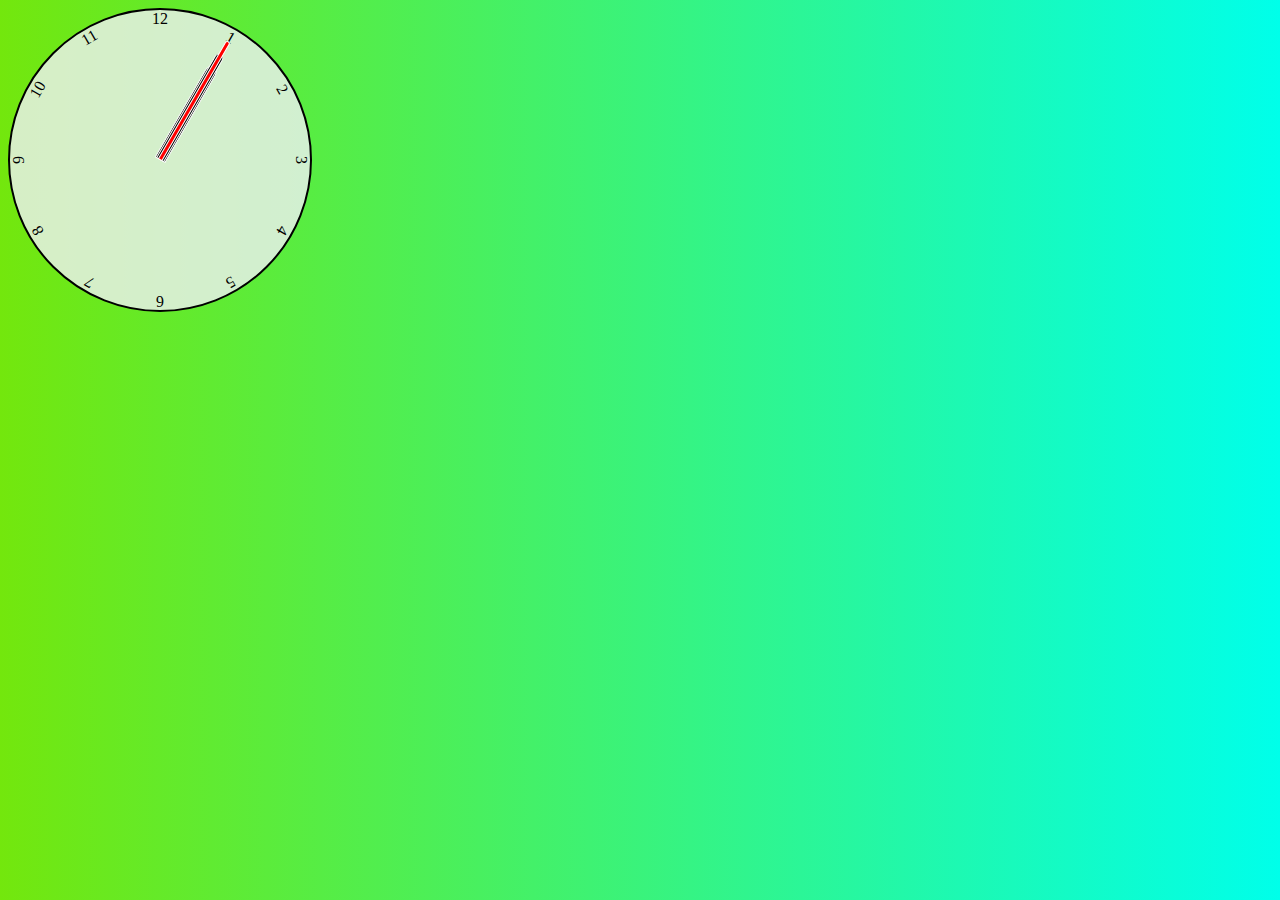
==== index.html @ bfe79eda "." ====
<!DOCTYPE html>
<html lang="en">
<head>
    <meta charset="UTF-8">
    <meta http-equiv="X-UA-Compatible" content="IE=edge">
    <meta name="viewport" content="width=device-width, initial-scale=1.0">
    <title>Portfolio (นาฬิกา) </title>
    <!--ส่วนนี้ใช้เปิดใน local-->
    <link rel="stylesheet" href="page_style.css">
    <!--ส่วนนี้ใช้เปิดผ่าน github-->
    <link rel="stylesheet" href="css/page_style.css">
    <script type="text/javascript">
        



    </script>
</head>
<body>
    <div class="clock">
        <div class="hand hour"></div>
        <div class="hand minute"></div>
        <div class="hand second"></div>
        <div class="number number1">1</div>
        <div class="number number2">2</div>
        <div class="number number3">3</div>
        <div class="number number4">4</div>
        <div class="number number5">5</div>
        <div class="number number6">6</div>
        <div class="number number7">7</div>
        <div class="number number8">8</div>
        <div class="number number9">9</div>
        <div class="number number10">10</div>
        <div class="number number11">11</div>
        <div class="number number12">12</div>



        

    </div>



</body>
</html>
---- page_style.css ----
body {
    background: linear-gradient(to right,rgb(115, 231, 13),hsl(175,100%,50%));
}

.clock {
    width: 300px;
    height: 300px;
    background-color: rgb(240, 240, 244,.8);
    border-radius: 50%;
    border: 2px solid black;
    position: relative;
}

.clock .number{
    --rotation: 0;
    position: absolute;
    width: 100%;
    height: 100%;
    text-align: center;
    transform: rotate(var(--rotation));
}

.clock .number1 { --rotation:30deg ; }
.clock .number2 { --rotation:60deg ; }
.clock .number3 { --rotation:90deg ; }
.clock .number4 { --rotation:120deg ; }
.clock .number5 { --rotation:150deg ; }
.clock .number6 { --rotation:180deg ; }
.clock .number7 { --rotation:210deg ; }
.clock .number8 { --rotation:240deg ; }
.clock .number9 { --rotation:270deg ; }
.clock .number10 { --rotation:300deg ; }
.clock .number11 { --rotation:330deg ; }

.clock .hand {
    --rotation : 30;
    position: absolute;
    bottom: 50%;
    left: 50%;
    width: 10px;
    height: 40%;
    background-color: black;
    border: 1px solid white;
    border-top-left-radius: 10px;
    border-top-right-radius: 10px;
    transform-origin: bottom;
    z-index: 10;
    transform: translateX(-50%) rotate(calc(var(--rotation)*1deg));
}

.clock .hand.second{
    width: 3px;
    height: 45%;
    background-color: red;
}

.clock .hand.minute{
    width: 7px;
    height: 40%;
    background-color: black;
}

.clock .hand.hour{
    width: 10px;
    height: 35%;
    background-color: black;
}
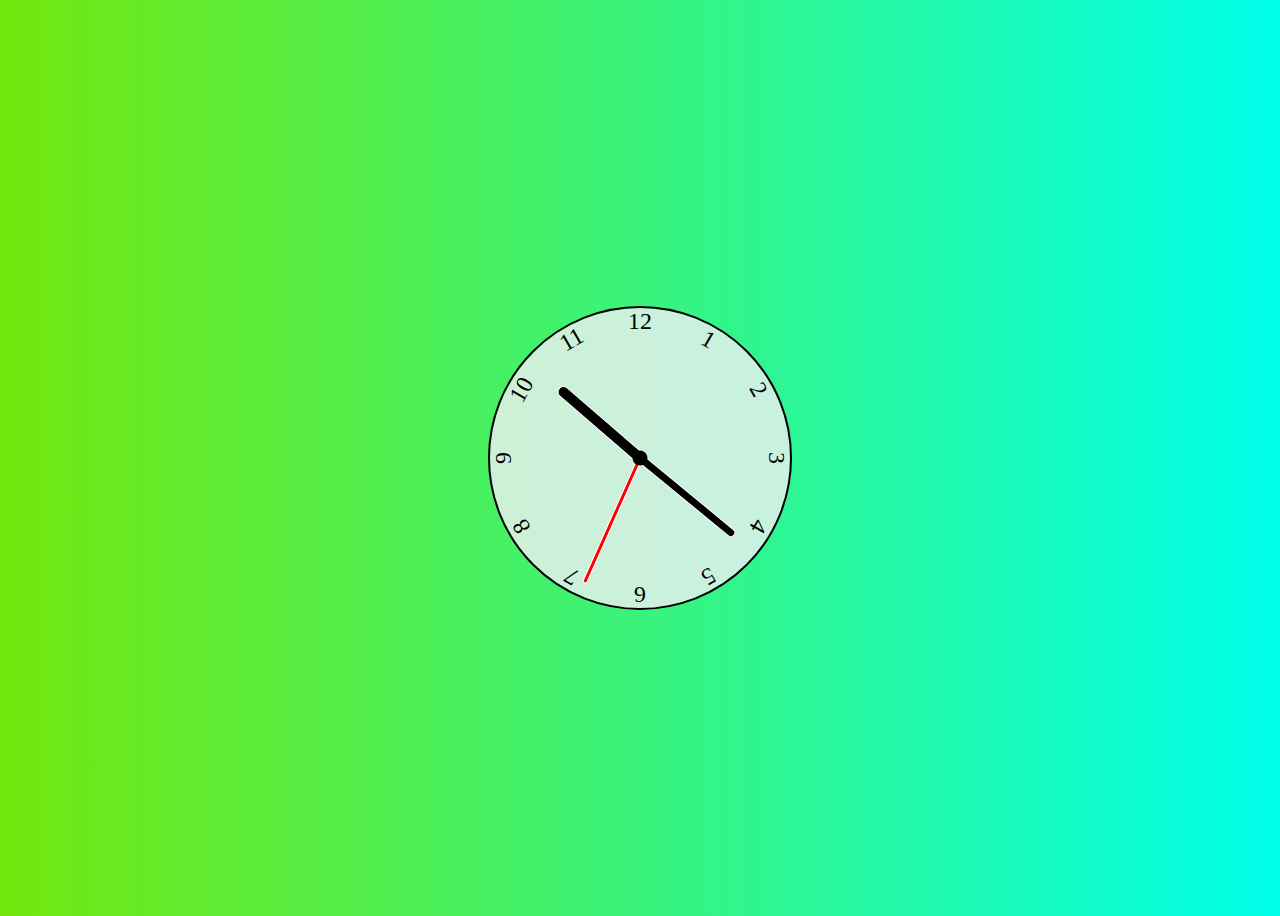
==== commit 90fb78a7: "." ====
--- a/index.html
+++ b/index.html
@@ -9,18 +9,13 @@
     <link rel="stylesheet" href="page_style.css">
     <!--ส่วนนี้ใช้เปิดผ่าน github-->
     <link rel="stylesheet" href="css/page_style.css">
-    <script type="text/javascript">
-        
-
-
-
-    </script>
+    
 </head>
 <body>
     <div class="clock">
-        <div class="hand hour"></div>
-        <div class="hand minute"></div>
-        <div class="hand second"></div>
+        <div class="hand hour" data-hour-hand></div>
+        <div class="hand minute" data-minute-hand></div>
+        <div class="hand second" data-second-hand></div>
         <div class="number number1">1</div>
         <div class="number number2">2</div>
         <div class="number number3">3</div>
@@ -33,14 +28,29 @@
         <div class="number number10">10</div>
         <div class="number number11">11</div>
         <div class="number number12">12</div>
+    </div>
+    <script type="text/javascript">
+        setInterval(setClock, 1000);
 
+        const hourHand = document.querySelector('[data-hour-hand]');
+        const minuteHand = document.querySelector('[data-minute-hand]');
+        const secondHand = document.querySelector('[data-second-hand]');
 
+        function setClock(){
+            const currentDate = new Date();
+            const secondsRatio = currentDate.getSeconds()/60;
+            const minutesRatio = (secondsRatio+currentDate.getMinutes())/60;
+            const hoursRatio = (minutesRatio+currentDate.getHours())/12;
+            setRotation(secondHand,secondsRatio);
+            setRotation(minuteHand,minutesRatio);
+            setRotation(hourHand,hoursRatio);
+        }
 
-        
+        function setRotation(element , rotationRatio) {
+            element.style.setProperty('--rotation',rotationRatio*360);
+        }
 
-    </div>
-
-
-
+        setClock();
+    </script>
 </body>
 </html>--- a/page_style.css
+++ b/page_style.css
@@ -1,5 +1,10 @@
 body {
     background: linear-gradient(to right,rgb(115, 231, 13),hsl(175,100%,50%));
+    display: flex;
+    justify-content: center;
+    align-items: center;
+    min-height: 100vh;
+    overflow: hidden;
 }
 
 .clock {
@@ -18,6 +23,7 @@
     height: 100%;
     text-align: center;
     transform: rotate(var(--rotation));
+    font-size: 1.5rem;
 }
 
 .clock .number1 { --rotation:30deg ; }
@@ -48,6 +54,20 @@
     transform: translateX(-50%) rotate(calc(var(--rotation)*1deg));
 }
 
+.clock::after{
+    content: '';
+    position: absolute;
+    background-color: black;
+    z-index: 11;
+    width: 15px;
+    height: 15px;
+    top:50%;
+    left:50%;
+    transform: translate(-50%, -50%);
+    border-radius: 50%;
+
+}
+
 .clock .hand.second{
     width: 3px;
     height: 45%;
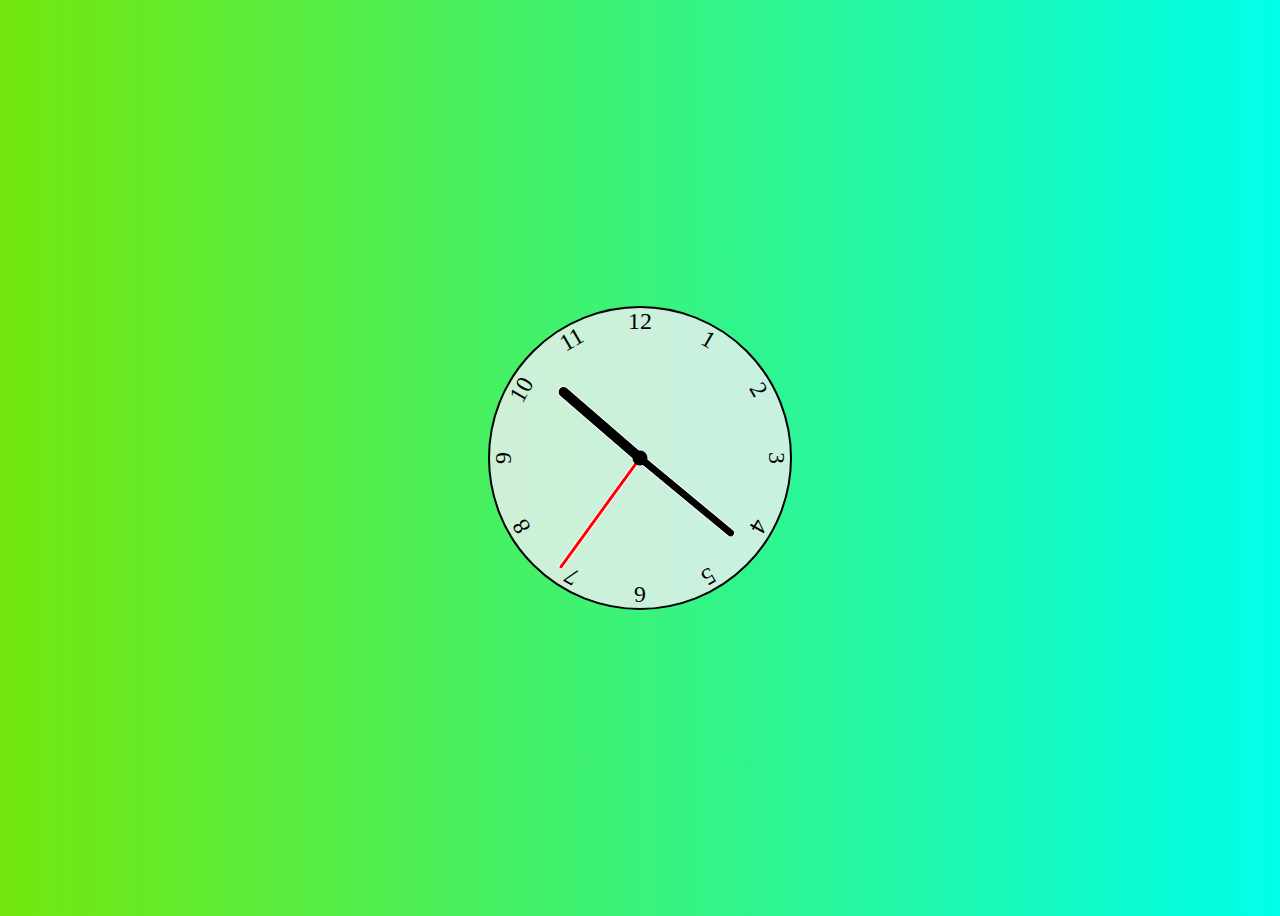
==== commit f1f5518c: "Update index.html" ====
--- a/index.html
+++ b/index.html
@@ -8,7 +8,7 @@
     <!--ส่วนนี้ใช้เปิดใน local-->
     <link rel="stylesheet" href="page_style.css">
     <!--ส่วนนี้ใช้เปิดผ่าน github-->
-    <link rel="stylesheet" href="css/page_style.css">
+    <!--<link rel="stylesheet" href="css/page_style.css">-->
     
 </head>
 <body>
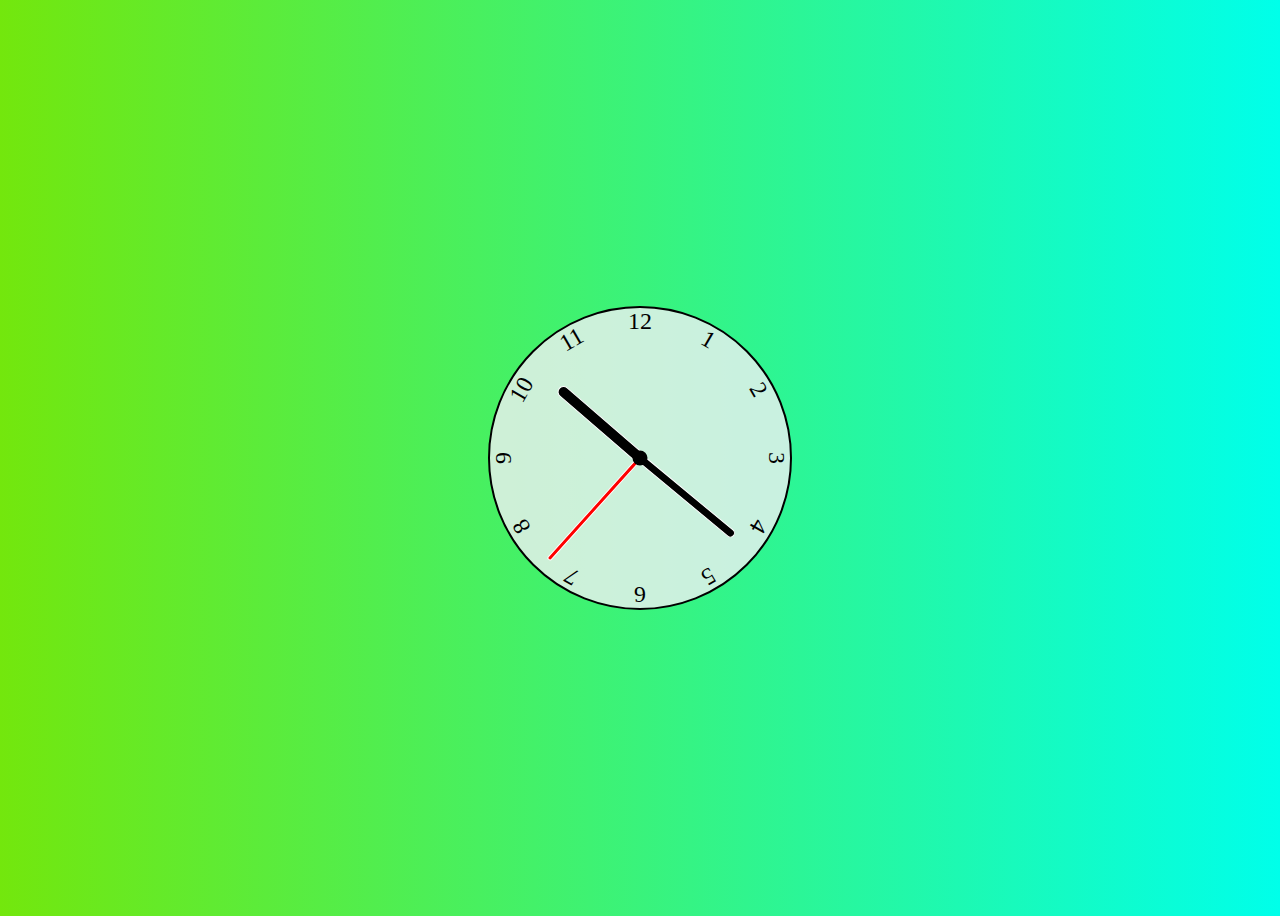
==== commit 5ad1a3e1: "Update index.html" ====
--- a/index.html
+++ b/index.html
@@ -5,10 +5,7 @@
     <meta http-equiv="X-UA-Compatible" content="IE=edge">
     <meta name="viewport" content="width=device-width, initial-scale=1.0">
     <title>Portfolio (นาฬิกา) </title>
-    <!--ส่วนนี้ใช้เปิดใน local-->
     <link rel="stylesheet" href="page_style.css">
-    <!--ส่วนนี้ใช้เปิดผ่าน github-->
-    <!--<link rel="stylesheet" href="css/page_style.css">-->
     
 </head>
 <body>
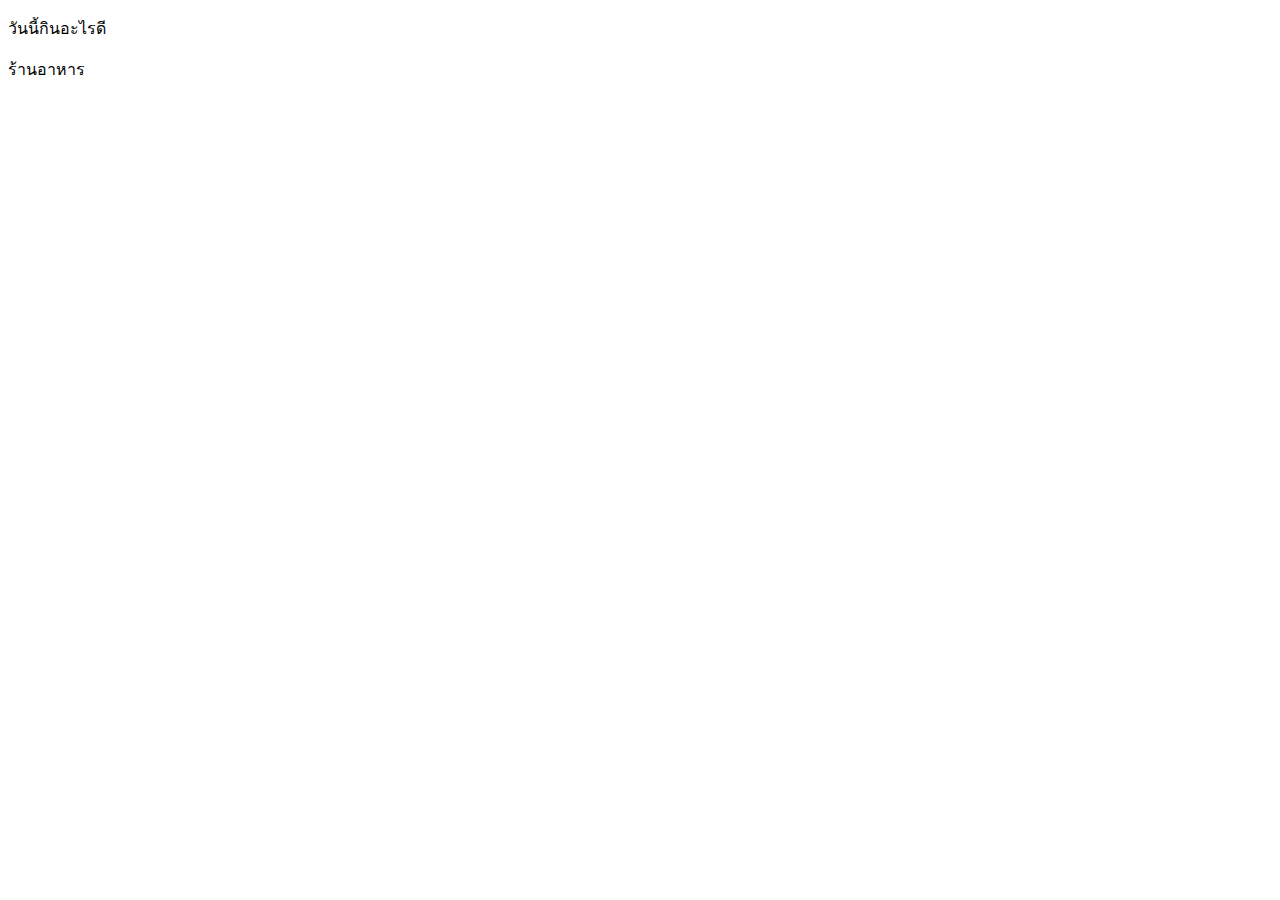
==== commit db0d4f23: "." ====
--- a/index.html
+++ b/index.html
@@ -4,50 +4,11 @@
     <meta charset="UTF-8">
     <meta http-equiv="X-UA-Compatible" content="IE=edge">
     <meta name="viewport" content="width=device-width, initial-scale=1.0">
-    <title>Portfolio (นาฬิกา) </title>
+    <title>วันนี้กินอะไรดี</title>
     <link rel="stylesheet" href="page_style.css">
-    
 </head>
 <body>
-    <div class="clock">
-        <div class="hand hour" data-hour-hand></div>
-        <div class="hand minute" data-minute-hand></div>
-        <div class="hand second" data-second-hand></div>
-        <div class="number number1">1</div>
-        <div class="number number2">2</div>
-        <div class="number number3">3</div>
-        <div class="number number4">4</div>
-        <div class="number number5">5</div>
-        <div class="number number6">6</div>
-        <div class="number number7">7</div>
-        <div class="number number8">8</div>
-        <div class="number number9">9</div>
-        <div class="number number10">10</div>
-        <div class="number number11">11</div>
-        <div class="number number12">12</div>
-    </div>
-    <script type="text/javascript">
-        setInterval(setClock, 1000);
-
-        const hourHand = document.querySelector('[data-hour-hand]');
-        const minuteHand = document.querySelector('[data-minute-hand]');
-        const secondHand = document.querySelector('[data-second-hand]');
-
-        function setClock(){
-            const currentDate = new Date();
-            const secondsRatio = currentDate.getSeconds()/60;
-            const minutesRatio = (secondsRatio+currentDate.getMinutes())/60;
-            const hoursRatio = (minutesRatio+currentDate.getHours())/12;
-            setRotation(secondHand,secondsRatio);
-            setRotation(minuteHand,minutesRatio);
-            setRotation(hourHand,hoursRatio);
-        }
-
-        function setRotation(element , rotationRatio) {
-            element.style.setProperty('--rotation',rotationRatio*360);
-        }
-
-        setClock();
-    </script>
+    <p> วันนี้กินอะไรดี </p>
+    <th> ร้านอาหาร </th>
 </body>
 </html>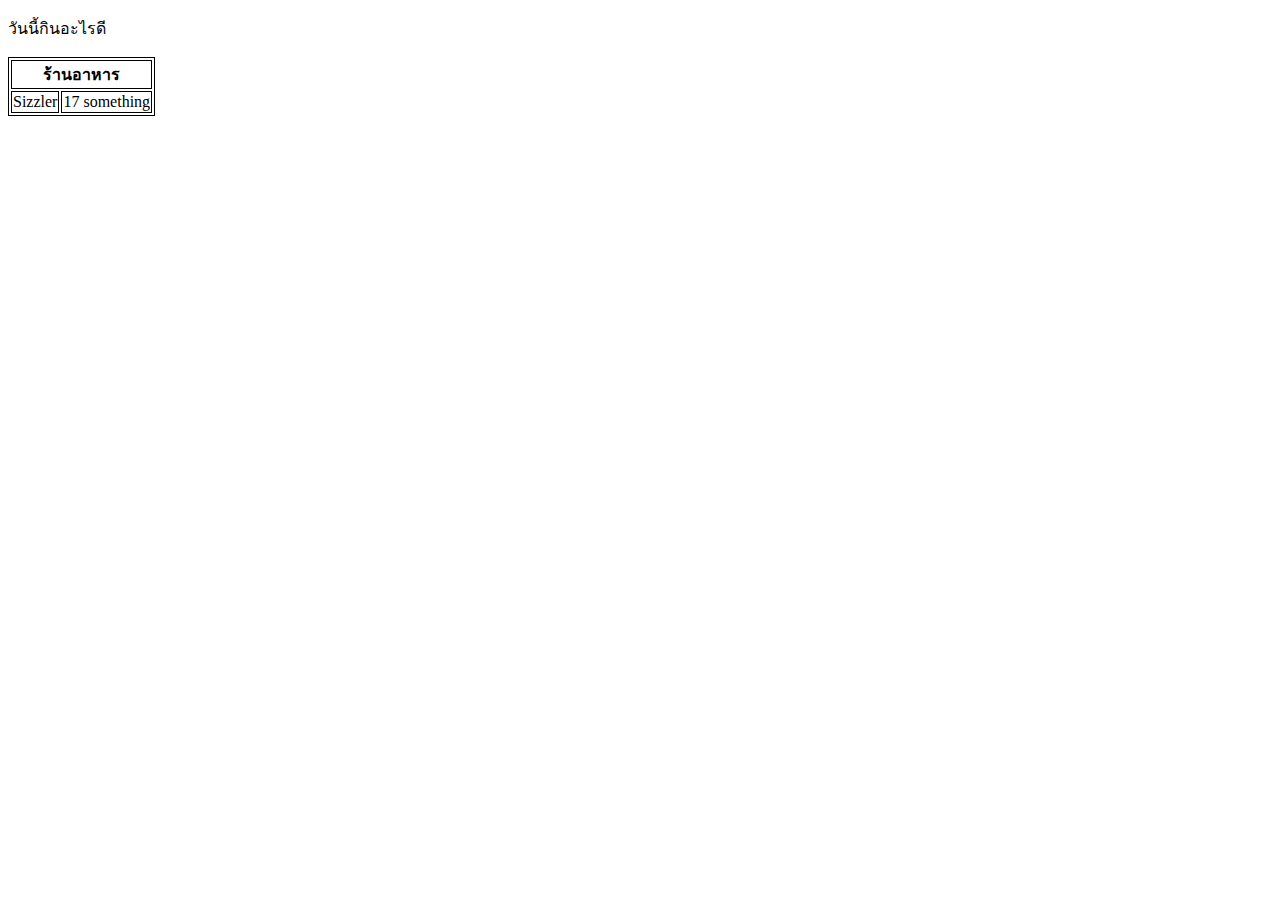
==== commit eacb342e: "." ====
--- a/index.html
+++ b/index.html
@@ -9,6 +9,14 @@
 </head>
 <body>
     <p> วันนี้กินอะไรดี </p>
-    <th> ร้านอาหาร </th>
+    <table>
+        <tr>
+            <th colspan="3"> ร้านอาหาร </th>
+        </tr>
+        <tr>
+            <td> Sizzler </td>
+            <td> 17 something </td>
+        </tr>
+    </table>
 </body>
 </html>--- a/page_style.css
+++ b/page_style.css
@@ -0,0 +1,3 @@
+table , th , td {
+    border:1px solid black;
+}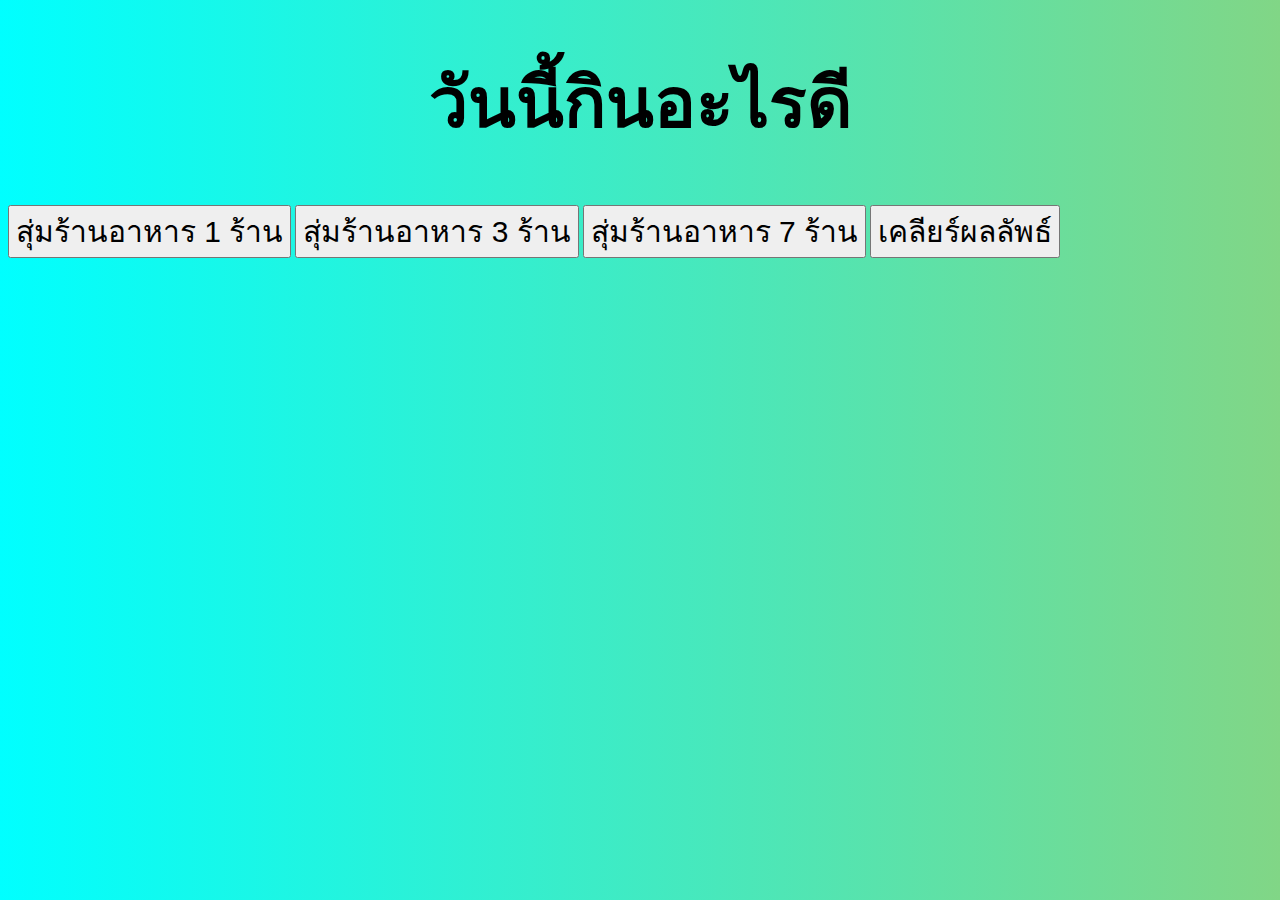
==== commit 5caba932: "." ====
--- a/index.html
+++ b/index.html
@@ -6,17 +6,53 @@
     <meta name="viewport" content="width=device-width, initial-scale=1.0">
     <title>วันนี้กินอะไรดี</title>
     <link rel="stylesheet" href="page_style.css">
+    <script>
+        const food_court = [
+            "Sizzler","17 something","ราเมงข้อสอบ",
+            "ลิ้มก๋วยจั๊บ","โคราคุเอ็น","ฟูจิ","นิตยาไก่ย่าง",
+            "กิ๋ม","ชาบูชิ","โออิชิ","บาบีก้อน","burger king",
+            "KFC","เลข 8","ชาบูตง","pizza hut","pizza com"
+    ]
+        
+        function pressing(a){    
+            if (a == "one"){
+                let result_one = food_court[Math.floor(Math.random() * food_court.length)];
+                document.getElementById("food_chosen").innerHTML = result_one;
+            }
+            
+            else if (a == "three"){
+                var chosen_three = [];
+                for (let i=0;i<3;i++){
+                    chosen_three.push(food_court[Math.floor(Math.random() * food_court.length)]);
+                }
+                document.getElementById("food_chosen").innerHTML = chosen_three;   
+            }
+
+            else if (a == "seven"){
+                chosen_seven = [];
+                for (let i=0;i<7;i++){
+                    chosen_seven.push(food_court[Math.floor(Math.random() * food_court.length)]);
+                }
+                document.getElementById("food_chosen").innerHTML = chosen_seven;                
+            }
+        }
+
+        function clearing(){
+            document.getElementById("food_chosen").innerHTML = " ";
+        }
+    </script>
+
 </head>
 <body>
-    <p> วันนี้กินอะไรดี </p>
-    <table>
-        <tr>
-            <th colspan="3"> ร้านอาหาร </th>
-        </tr>
-        <tr>
-            <td> Sizzler </td>
-            <td> 17 something </td>
-        </tr>
-    </table>
+    <div>
+        <h1 id="heading"> วันนี้กินอะไรดี </h1>
+        <button onclick="pressing('one')">สุ่มร้านอาหาร 1 ร้าน</button>
+        <button onclick="pressing('three')">สุ่มร้านอาหาร 3 ร้าน</button>
+        <button onclick="pressing('seven')">สุ่มร้านอาหาร 7 ร้าน</button>
+        <button onclick="clearing()">เคลียร์ผลลัพธ์</button>
+        <p id="food_chosen"></p>
+    </div>
+
+
 </body>
 </html>--- a/page_style.css
+++ b/page_style.css
@@ -1,3 +1,16 @@
-table , th , td {
-    border:1px solid black;
+body {
+    background: linear-gradient(to right,cyan,rgb(129, 214, 134))
+}
+
+button {
+    font-size: 30px;
+}
+
+#heading {
+    font-size: 70px;
+    text-align: center;
+}
+
+#food_chosen{
+    font-size: 40px;
 }